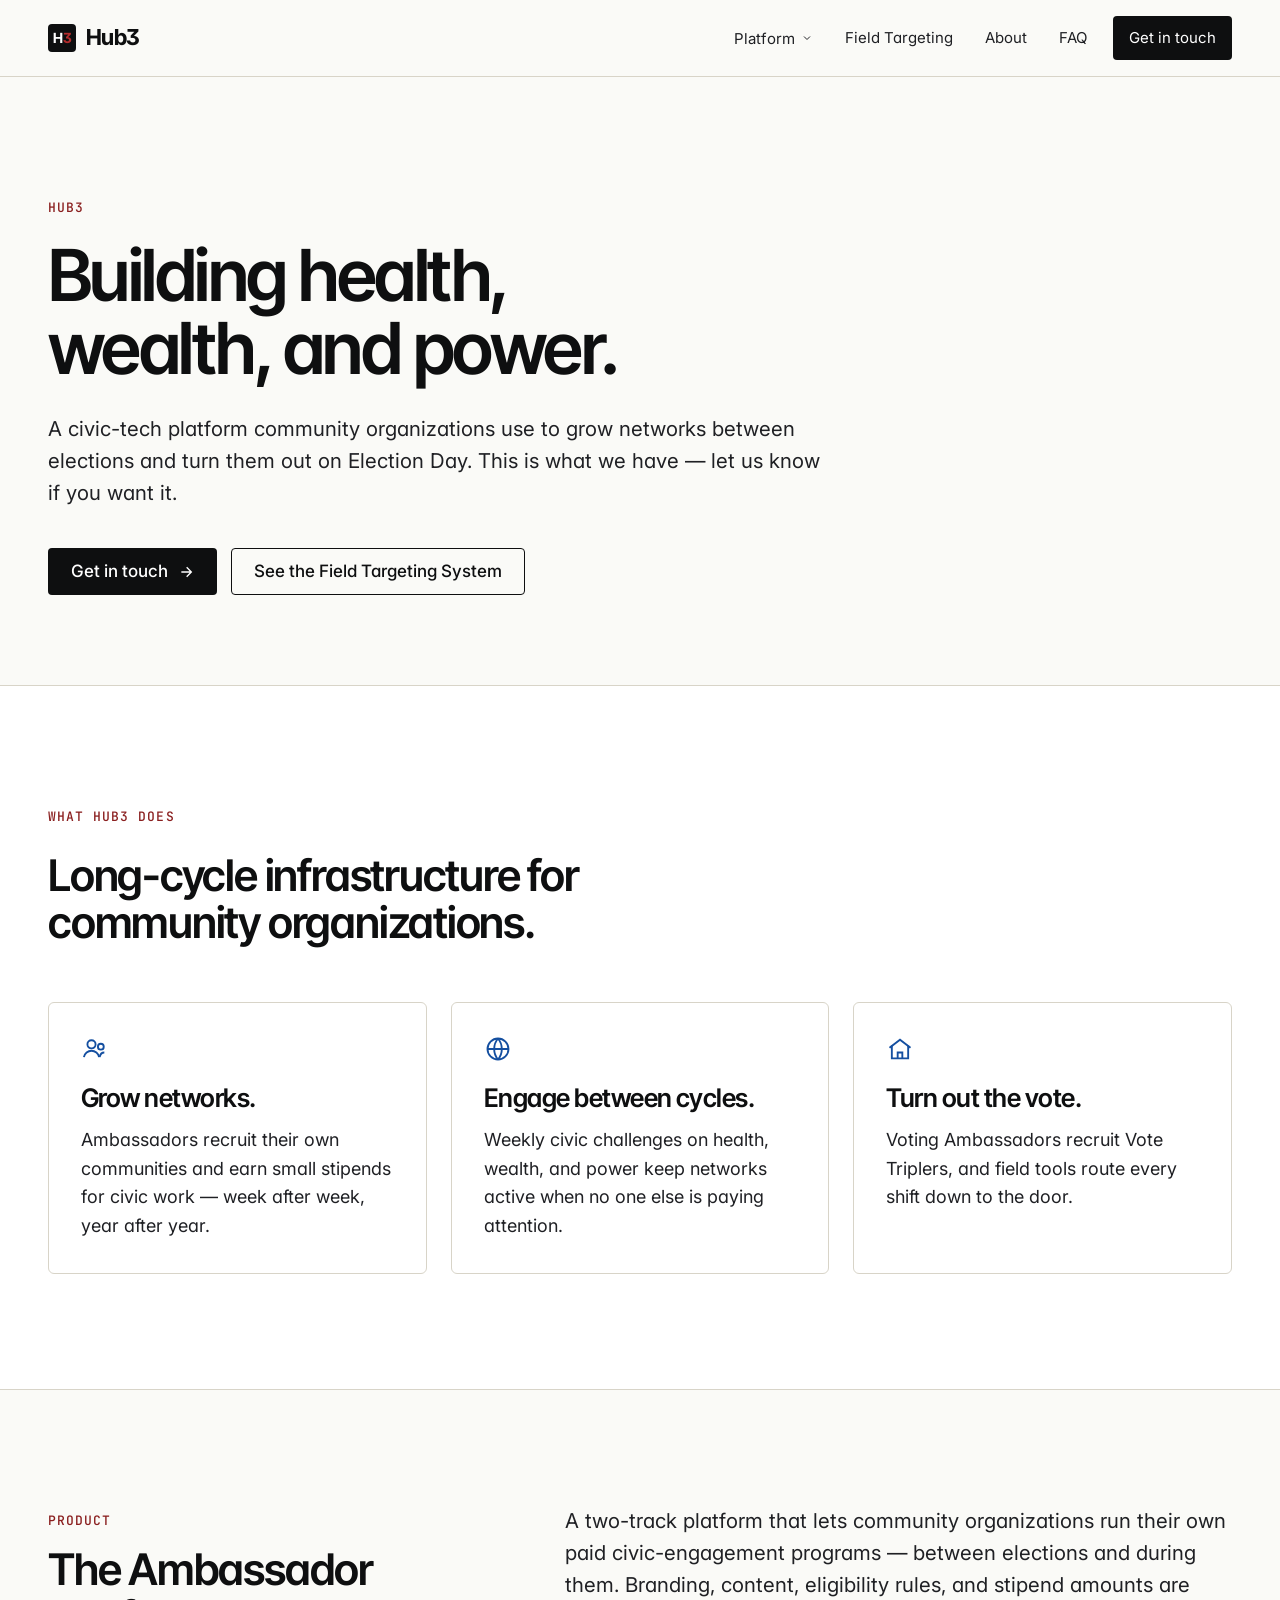
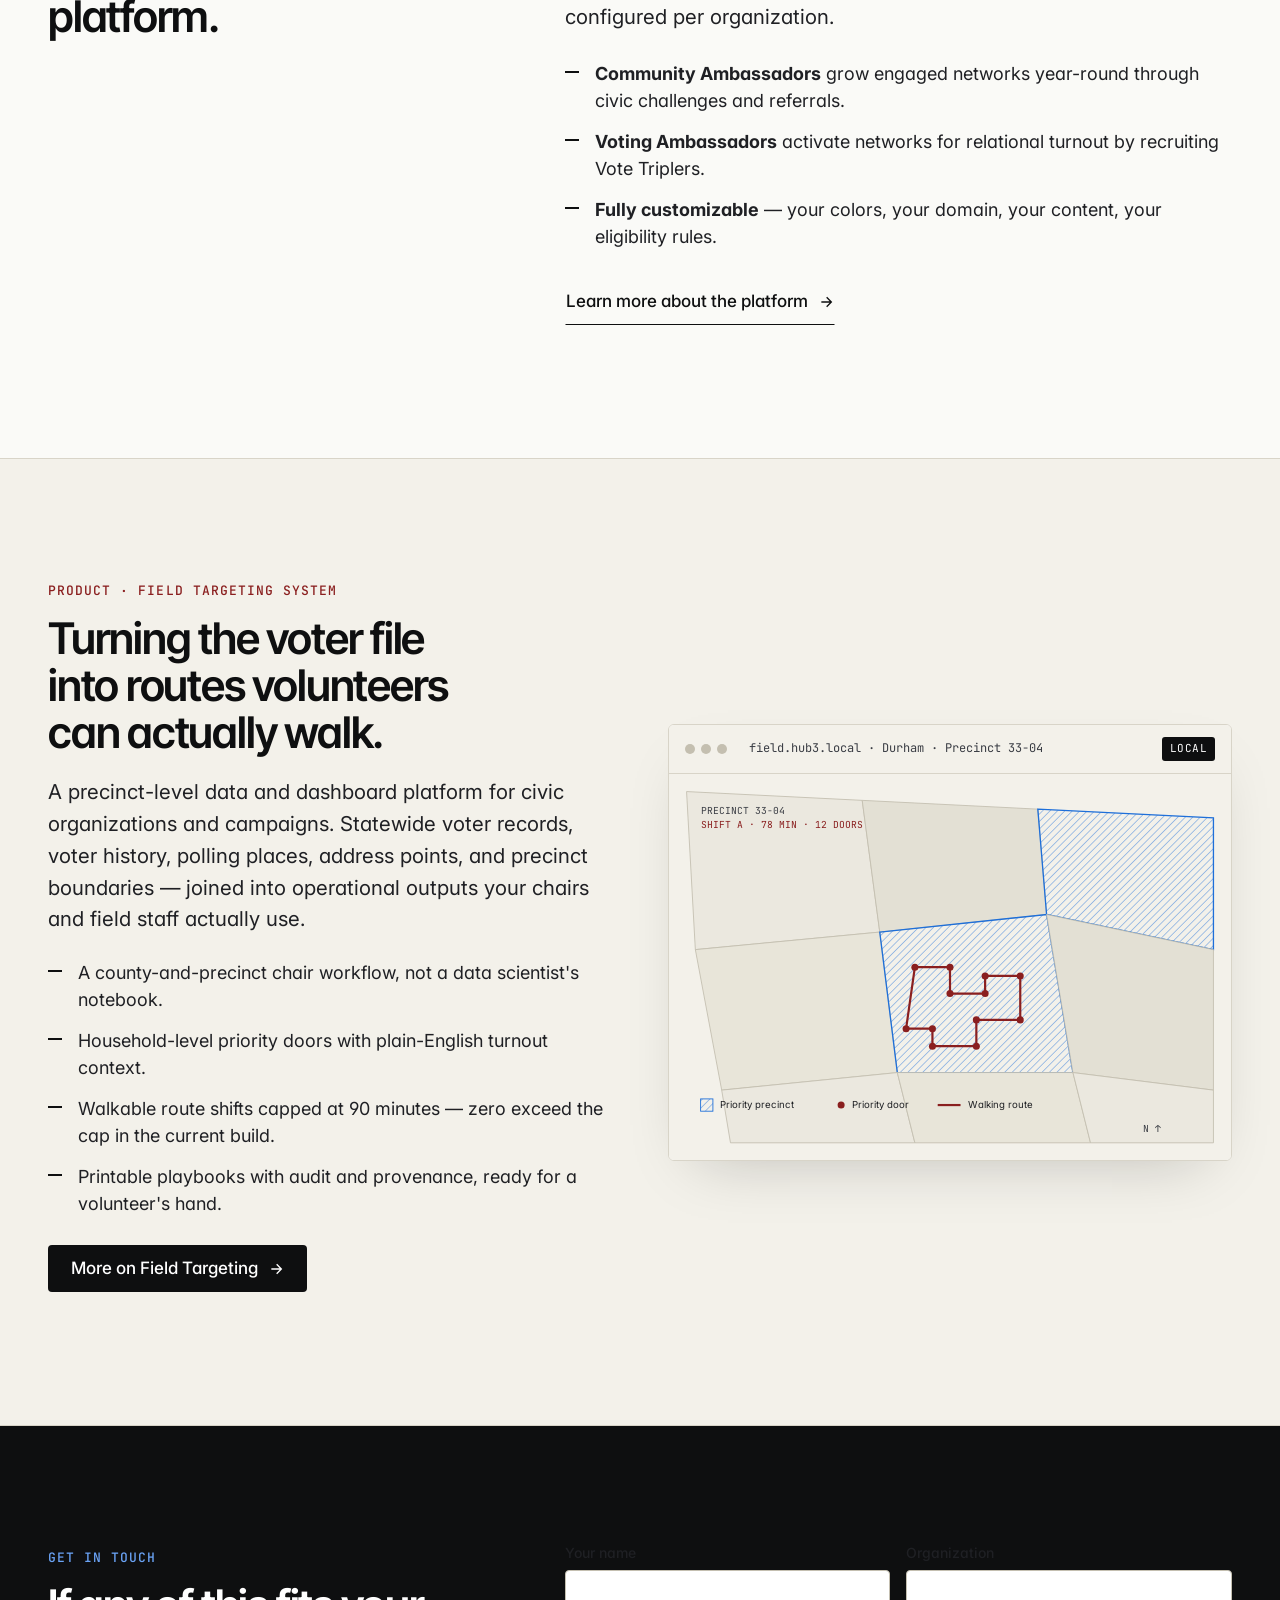
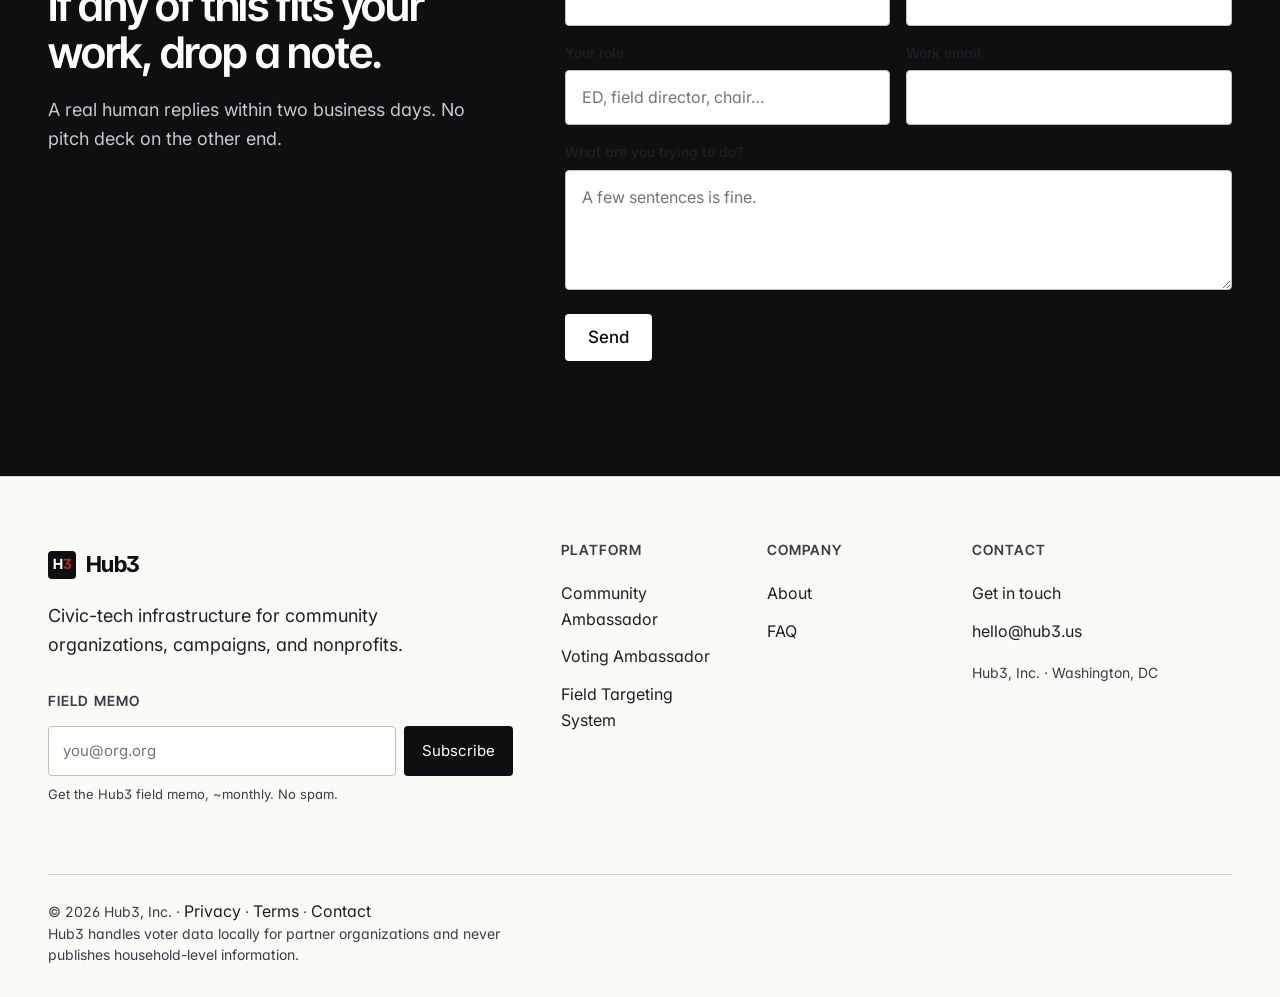
==== index.html @ 7c71bbb3 "initial hub3 marketing site 7 static pages (home, platform, field-targeting, about, faq, lets-talk) " ====
<!doctype html>
<html lang="en">
<head>
<meta charset="utf-8" />
<meta name="viewport" content="width=device-width, initial-scale=1" />
<title>Hub3 — Building health, wealth, and power.</title>
<meta name="description" content="Hub3 is a civic-tech platform for community organizations. Two product lines: the Ambassador platform and the Field Targeting System." />
<link rel="preconnect" href="https://fonts.googleapis.com" />
<link rel="preconnect" href="https://fonts.gstatic.com" crossorigin />
<link href="https://fonts.googleapis.com/css2?family=Inter:wght@400;500;600&family=Inter+Tight:wght@500;600;700&family=JetBrains+Mono:wght@400;500&display=swap" rel="stylesheet" />
<link rel="stylesheet" href="styles.css" />
</head>
<body data-screen-label="01 Home">

<!-- ============ NAV ============ -->
<nav class="nav">
  <div class="nav-inner">
    <a href="index.html" class="brand">
      <span class="brand-mark">H<span class="dot">3</span></span>
      Hub3
    </a>
    <div class="nav-links">
      <div class="nav-dropdown">
        <button class="nav-link" data-dropdown>
          Platform
          <svg width="12" height="12" viewBox="0 0 24 24" fill="none" stroke="currentColor" stroke-width="2"><path d="M6 9l6 6 6-6"/></svg>
        </button>
        <div class="nav-dropdown-menu">
          <a href="platform.html"><strong>For Ambassadors</strong><small>Community Ambassador track</small></a>
          <a href="platform.html#orgs"><strong>For Organizations</strong><small>Run your own ambassador program</small></a>
          <a href="field-targeting.html"><strong>Field Targeting System</strong><small>Precinct-level data and dashboards</small></a>
        </div>
      </div>
      <a href="field-targeting.html">Field Targeting</a>
      <a href="about.html">About</a>
      <a href="faq.html">FAQ</a>
      <a href="lets-talk.html" class="nav-cta">Get in touch</a>
    </div>
    <button class="nav-burger" data-burger aria-label="Open menu">
      <svg width="22" height="22" viewBox="0 0 24 24" fill="none" stroke="currentColor" stroke-width="2"><path d="M3 6h18M3 12h18M3 18h18"/></svg>
    </button>
  </div>
  <div class="mobile-menu">
    <a href="platform.html">Platform</a>
    <a href="field-targeting.html">Field Targeting</a>
    <a href="about.html">About</a>
    <a href="faq.html">FAQ</a>
    <a href="lets-talk.html">Get in touch →</a>
  </div>
</nav>

<!-- ============ HERO ============ -->
<section class="hero">
  <div class="container">
    <span class="eyebrow">Hub3</span>
    <h1 style="margin-top: 18px;">Building health, wealth, and power.</h1>
    <p class="lead">A civic-tech platform community organizations use to grow networks between elections and turn them out on Election Day. This is what we have — let us know if you want it.</p>
    <div class="hero-ctas">
      <a href="lets-talk.html" class="btn btn-primary">Get in touch
        <svg class="arrow" viewBox="0 0 24 24" fill="none" stroke="currentColor" stroke-width="2"><path d="M5 12h14M13 5l7 7-7 7"/></svg>
      </a>
      <a href="field-targeting.html" class="btn btn-secondary">See the Field Targeting System</a>
    </div>
  </div>
</section>

<!-- ============ WHAT HUB3 DOES ============ -->
<section class="alt">
  <div class="container">
    <div class="section-head">
      <span class="eyebrow">What Hub3 does</span>
      <h2 style="margin-top: 12px;">Long-cycle infrastructure for community organizations.</h2>
    </div>
    <div class="grid grid-3">
      <div class="card">
        <div class="icon"><svg viewBox="0 0 24 24" fill="none" stroke="currentColor" stroke-width="1.6"><circle cx="9" cy="8" r="3.5"/><circle cx="17" cy="10" r="2.5"/><path d="M2.5 19c.6-3.2 3.4-5.5 6.5-5.5s5.9 2.3 6.5 5.5"/><path d="M16 19c.4-2.3 2-4 4-4"/></svg></div>
        <h3>Grow networks.</h3>
        <p>Ambassadors recruit their own communities and earn small stipends for civic work — week after week, year after year.</p>
      </div>
      <div class="card">
        <div class="icon"><svg viewBox="0 0 24 24" fill="none" stroke="currentColor" stroke-width="1.6"><circle cx="12" cy="12" r="9"/><path d="M3 12h18M12 3a14 14 0 0 1 0 18M12 3a14 14 0 0 0 0 18"/></svg></div>
        <h3>Engage between cycles.</h3>
        <p>Weekly civic challenges on health, wealth, and power keep networks active when no one else is paying attention.</p>
      </div>
      <div class="card">
        <div class="icon"><svg viewBox="0 0 24 24" fill="none" stroke="currentColor" stroke-width="1.6"><path d="M3 11l9-7 9 7"/><path d="M5 9v11h14V9"/><path d="M10 20v-5h4v5"/></svg></div>
        <h3>Turn out the vote.</h3>
        <p>Voting Ambassadors recruit Vote Triplers, and field tools route every shift down to the door.</p>
      </div>
    </div>
  </div>
</section>

<!-- ============ AMBASSADOR PLATFORM ============ -->
<section>
  <div class="container">
    <div class="grid grid-12" style="gap: 56px;">
      <div style="grid-column: span 5;">
        <span class="eyebrow">Product</span>
        <h2 style="margin-top: 12px;">The Ambassador platform.</h2>
      </div>
      <div style="grid-column: span 7;">
        <p class="lead">A two-track platform that lets community organizations run their own paid civic-engagement programs — between elections and during them. Branding, content, eligibility rules, and stipend amounts are configured per organization.</p>
        <ul class="check" style="margin-top: 28px;">
          <li><strong>Community Ambassadors</strong> grow engaged networks year-round through civic challenges and referrals.</li>
          <li><strong>Voting Ambassadors</strong> activate networks for relational turnout by recruiting Vote Triplers.</li>
          <li><strong>Fully customizable</strong> — your colors, your domain, your content, your eligibility rules.</li>
        </ul>
        <p style="margin-top: 28px;"><a href="platform.html" class="btn-ghost btn">Learn more about the platform
          <svg class="arrow" viewBox="0 0 24 24" fill="none" stroke="currentColor" stroke-width="2"><path d="M5 12h14M13 5l7 7-7 7"/></svg>
        </a></p>
      </div>
    </div>
  </div>
</section>

<!-- ============ FIELD TARGETING SYSTEM ============ -->
<section class="tan">
  <div class="container">
    <div class="grid grid-12" style="gap: 56px; align-items: center;">
      <div style="grid-column: span 6;">
        <span class="eyebrow">Product · Field Targeting System</span>
        <h2 style="margin-top: 12px;">Turning the voter file into routes volunteers can actually walk.</h2>
        <p class="lead" style="margin-top: 20px;">A precinct-level data and dashboard platform for civic organizations and campaigns. Statewide voter records, voter history, polling places, address points, and precinct boundaries — joined into operational outputs your chairs and field staff actually use.</p>
        <ul class="check" style="margin-top: 24px;">
          <li>A county-and-precinct chair workflow, not a data scientist's notebook.</li>
          <li>Household-level priority doors with plain-English turnout context.</li>
          <li>Walkable route shifts capped at 90 minutes — zero exceed the cap in the current build.</li>
          <li>Printable playbooks with audit and provenance, ready for a volunteer's hand.</li>
        </ul>
        <p style="margin-top: 28px;"><a href="field-targeting.html" class="btn btn-primary">More on Field Targeting
          <svg class="arrow" viewBox="0 0 24 24" fill="none" stroke="currentColor" stroke-width="2"><path d="M5 12h14M13 5l7 7-7 7"/></svg>
        </a></p>
      </div>
      <div style="grid-column: span 6;">
        <!-- Stylized precinct map mock -->
        <div class="dash-frame">
          <div class="dash-bar">
            <div class="dots"><span></span><span></span><span></span></div>
            <span>field.hub3.local · Durham · Precinct 33-04</span>
            <span class="badge">LOCAL</span>
          </div>
          <svg viewBox="0 0 640 440" style="display:block; background:#f3f1ea;" aria-label="Stylized precinct map">
            <!-- precinct polygons -->
            <defs>
              <pattern id="hatch" patternUnits="userSpaceOnUse" width="6" height="6" patternTransform="rotate(45)">
                <line x1="0" y1="0" x2="0" y2="6" stroke="#1e6fd9" stroke-width="1.6" opacity="0.55"/>
              </pattern>
            </defs>
            <!-- background blocks -->
            <polygon points="20,20 220,30 240,180 30,200" fill="#ebe8df" stroke="#c4bfb0" stroke-width="1"/>
            <polygon points="220,30 420,40 430,160 240,180" fill="#e3e0d4" stroke="#c4bfb0" stroke-width="1"/>
            <polygon points="420,40 620,50 620,200 430,160" fill="url(#hatch)" stroke="#1e6fd9" stroke-width="1.5"/>
            <polygon points="30,200 240,180 260,340 60,360" fill="#e8e5d9" stroke="#c4bfb0" stroke-width="1"/>
            <polygon points="240,180 430,160 460,340 260,340" fill="url(#hatch)" stroke="#1e6fd9" stroke-width="1.5"/>
            <polygon points="430,160 620,200 620,360 460,340" fill="#e3e0d4" stroke="#c4bfb0" stroke-width="1"/>
            <polygon points="60,360 260,340 280,420 70,420" fill="#ebe8df" stroke="#c4bfb0" stroke-width="1"/>
            <polygon points="260,340 460,340 480,420 280,420" fill="#e8e5d9" stroke="#c4bfb0" stroke-width="1"/>
            <polygon points="460,340 620,360 620,420 480,420" fill="#ebe8df" stroke="#c4bfb0" stroke-width="1"/>
            <!-- route path -->
            <path d="M 280 220 L 320 220 L 320 250 L 360 250 L 360 230 L 400 230 L 400 280 L 350 280 L 350 310 L 300 310 L 300 290 L 270 290 Z" fill="none" stroke="#8a1f1f" stroke-width="2.5" stroke-linejoin="round"/>
            <!-- door dots -->
            <g fill="#8a1f1f">
              <circle cx="280" cy="220" r="4"/>
              <circle cx="320" cy="220" r="4"/>
              <circle cx="320" cy="250" r="4"/>
              <circle cx="360" cy="250" r="4"/>
              <circle cx="360" cy="230" r="4"/>
              <circle cx="400" cy="230" r="4"/>
              <circle cx="400" cy="280" r="4"/>
              <circle cx="350" cy="280" r="4"/>
              <circle cx="350" cy="310" r="4"/>
              <circle cx="300" cy="310" r="4"/>
              <circle cx="300" cy="290" r="4"/>
              <circle cx="270" cy="290" r="4"/>
            </g>
            <!-- compass + label -->
            <g font-family="JetBrains Mono, monospace" font-size="11" fill="#3a3d44">
              <text x="36" y="46">PRECINCT 33-04</text>
              <text x="36" y="62" fill="#8a1f1f">SHIFT A · 78 MIN · 12 DOORS</text>
              <text x="540" y="408">N ↑</text>
            </g>
            <!-- legend -->
            <g transform="translate(36, 380)" font-family="Inter, sans-serif" font-size="11" fill="#1f2024">
              <rect x="0" y="-10" width="14" height="14" fill="url(#hatch)" stroke="#1e6fd9" stroke-width="1"/>
              <text x="22" y="0">Priority precinct</text>
              <circle cx="160" cy="-3" r="4" fill="#8a1f1f"/>
              <text x="172" y="0">Priority door</text>
              <line x1="270" y1="-3" x2="296" y2="-3" stroke="#8a1f1f" stroke-width="2.5"/>
              <text x="304" y="0">Walking route</text>
            </g>
          </svg>
        </div>
      </div>
    </div>
  </div>
</section>

<!-- ============ LET'S TALK BAND ============ -->
<section class="dark">
  <div class="container">
    <div class="grid grid-12" style="gap: 56px;">
      <div style="grid-column: span 5;">
        <span class="eyebrow eyebrow-blue" style="color: #6aa3f5;">Get in touch</span>
        <h2 style="margin-top: 12px;">If any of this fits your work, drop a note.</h2>
        <p style="color: #c8c9cd; margin-top: 20px;">A real human replies within two business days. No pitch deck on the other end.</p>
      </div>
      <div style="grid-column: span 7;">
        <form class="form-grid" data-form style="max-width: none;">
          <div class="grid grid-2" style="gap: 16px;">
            <div class="form-row">
              <label for="h-name">Your name</label>
              <input id="h-name" type="text" required autocomplete="name" />
            </div>
            <div class="form-row">
              <label for="h-org">Organization</label>
              <input id="h-org" type="text" required />
            </div>
          </div>
          <div class="grid grid-2" style="gap: 16px;">
            <div class="form-row">
              <label for="h-role">Your role</label>
              <input id="h-role" type="text" placeholder="ED, field director, chair…" />
            </div>
            <div class="form-row">
              <label for="h-email">Work email</label>
              <input id="h-email" type="email" required autocomplete="email" />
            </div>
          </div>
          <div class="form-row">
            <label for="h-goal">What are you trying to do?</label>
            <textarea id="h-goal" placeholder="A few sentences is fine."></textarea>
          </div>
          <div class="form-actions">
            <button type="submit" class="btn btn-primary" style="background: #fff; color: var(--ink);">Send</button>
            <span class="form-status" data-form-status style="color:#8be0a0;"></span>
          </div>
        </form>
      </div>
    </div>
  </div>
</section>

<!-- ============ FOOTER ============ -->
<footer>
  <div class="container">
    <div class="grid grid-12" style="gap: 48px;">
      <div style="grid-column: span 5;">
        <a href="index.html" class="brand"><span class="brand-mark">H<span class="dot">3</span></span> Hub3</a>
        <p style="margin-top: 14px; color: var(--ink-2); max-width: 36ch;">Civic-tech infrastructure for community organizations, campaigns, and nonprofits.</p>
        <h4 style="margin-top: 32px;">Field memo</h4>
        <form class="signup" data-signup>
          <input type="email" placeholder="you@org.org" required aria-label="Email address" />
          <button type="submit">Subscribe</button>
        </form>
        <p class="signup-note">Get the Hub3 field memo, ~monthly. No spam.</p>
      </div>
      <div style="grid-column: span 2;">
        <h4>Platform</h4>
        <a href="platform.html">Community Ambassador</a>
        <a href="platform.html#voting">Voting Ambassador</a>
        <a href="field-targeting.html">Field Targeting System</a>
      </div>
      <div style="grid-column: span 2;">
        <h4>Company</h4>
        <a href="about.html">About</a>
        <a href="faq.html">FAQ</a>
      </div>
      <div style="grid-column: span 3;">
        <h4>Contact</h4>
        <a href="lets-talk.html">Get in touch</a>
        <a href="mailto:hello@hub3.us">hello@hub3.us</a>
        <p style="font-size: 14px; color: var(--ink-3); margin-top: 12px;">Hub3, Inc. · Washington, DC</p>
      </div>
    </div>
    <div class="foot-bottom">
      <div class="privacy-note">© 2026 Hub3, Inc. · <a href="#" style="display:inline; padding:0;">Privacy</a> · <a href="#" style="display:inline; padding:0;">Terms</a> · <a href="lets-talk.html" style="display:inline; padding:0;">Contact</a><br/>
      Hub3 handles voter data locally for partner organizations and never publishes household-level information.</div>
    </div>
  </div>
</footer>

<script src="site.js"></script>
</body>
</html>
---- styles.css ----
/* Hub3 marketing site — shared styles */

:root {
  --bg: #fafaf7;
  --bg-2: #f3f1ea;
  --bg-3: #ebe8df;
  --ink: #0e0f10;
  --ink-2: #1f2024;
  --ink-3: #3a3d44;
  --line: #d8d4c8;
  --line-2: #c4bfb0;
  --blue: #1e6fd9;
  --blue-deep: #144fa0;
  --red: #8a1f1f;
  --red-2: #b32c2c;
  --ok: #2f6a3a;
  --container: 1240px;
  --gap: 24px;
}

* { box-sizing: border-box; }
html, body { margin: 0; padding: 0; }
html { -webkit-text-size-adjust: 100%; }

body {
  background: var(--bg);
  color: var(--ink);
  font-family: "Inter", system-ui, -apple-system, "Segoe UI", sans-serif;
  font-size: 18px;
  line-height: 1.6;
  font-feature-settings: "ss01", "cv11";
  -webkit-font-smoothing: antialiased;
  text-rendering: optimizeLegibility;
}

img, svg { max-width: 100%; display: block; }
a { color: var(--blue-deep); text-decoration: underline; text-underline-offset: 3px; text-decoration-thickness: 1.5px; }
a:hover { color: var(--ink); }
a.plain { text-decoration: none; color: inherit; }

h1, h2, h3, h4 {
  font-family: "Inter Tight", "Inter", sans-serif;
  font-weight: 600;
  letter-spacing: -0.02em;
  margin: 0;
  color: var(--ink);
  text-wrap: balance;
}
h1 { font-size: clamp(40px, 5.6vw, 76px); line-height: 1.02; letter-spacing: -0.035em; }
h2 { font-size: clamp(30px, 3.4vw, 46px); line-height: 1.08; letter-spacing: -0.028em; }
h3 { font-size: clamp(22px, 2vw, 26px); line-height: 1.2; letter-spacing: -0.02em; }
h4 { font-size: 18px; line-height: 1.3; letter-spacing: -0.01em; }

p { margin: 0 0 1em; }
p.lead { font-size: clamp(20px, 1.6vw, 22px); line-height: 1.55; color: var(--ink-2); }

.container { max-width: var(--container); margin: 0 auto; padding: 0 28px; }
.container.narrow { max-width: 880px; }

.eyebrow {
  font-family: "JetBrains Mono", ui-monospace, "SF Mono", Menlo, monospace;
  font-size: 13px;
  letter-spacing: 0.08em;
  text-transform: uppercase;
  color: var(--red);
  font-weight: 500;
}

/* ---------- buttons ---------- */
.btn {
  display: inline-flex;
  align-items: center;
  gap: 10px;
  padding: 14px 22px;
  border-radius: 4px;
  font-weight: 500;
  font-size: 17px;
  line-height: 1;
  text-decoration: none;
  border: 1.5px solid transparent;
  cursor: pointer;
  transition: transform 80ms ease, background 120ms ease, color 120ms ease, border 120ms ease;
  font-family: inherit;
}
.btn:hover { transform: translateY(-1px); }
.btn-primary { background: var(--ink); color: #fff; }
.btn-primary:hover { background: var(--blue-deep); color: #fff; }
.btn-secondary { background: transparent; color: var(--ink); border-color: var(--ink); }
.btn-secondary:hover { background: var(--ink); color: #fff; }
.btn-ghost { background: transparent; color: var(--ink); padding: 14px 0; border-bottom: 1.5px solid var(--ink); border-radius: 0; }
.btn-ghost:hover { color: var(--blue-deep); border-color: var(--blue-deep); }

.btn .arrow { width: 16px; height: 16px; }

/* ---------- nav ---------- */
.nav {
  position: sticky;
  top: 0;
  z-index: 50;
  background: rgba(250, 250, 247, 0.92);
  backdrop-filter: saturate(140%) blur(8px);
  -webkit-backdrop-filter: saturate(140%) blur(8px);
  border-bottom: 1px solid var(--line);
}
.nav-inner {
  max-width: var(--container);
  margin: 0 auto;
  padding: 16px 28px;
  display: flex;
  align-items: center;
  gap: 36px;
}
.brand {
  font-family: "Inter Tight", sans-serif;
  font-weight: 700;
  font-size: 22px;
  letter-spacing: -0.03em;
  color: var(--ink);
  text-decoration: none;
  display: inline-flex;
  align-items: center;
  gap: 10px;
}
.brand-mark {
  width: 28px;
  height: 28px;
  background: var(--ink);
  color: #fff;
  display: inline-flex;
  align-items: center;
  justify-content: center;
  font-size: 14px;
  font-weight: 700;
  border-radius: 4px;
  letter-spacing: 0;
}
.brand-mark .dot { color: var(--red-2); }

.nav-links {
  display: flex;
  align-items: center;
  gap: 4px;
  margin-left: auto;
}
.nav-links a, .nav-links button.nav-link {
  display: inline-flex;
  align-items: center;
  gap: 6px;
  padding: 10px 14px;
  font-size: 15px;
  color: var(--ink-2);
  text-decoration: none;
  border: none;
  background: transparent;
  font-family: inherit;
  cursor: pointer;
  border-radius: 4px;
}
.nav-links a:hover, .nav-links button.nav-link:hover { color: var(--ink); background: var(--bg-2); }
.nav-links a.current { color: var(--ink); font-weight: 500; }

.nav-links a.nav-cta {
  margin-left: 8px;
  background: var(--ink);
  color: #fff;
  padding: 10px 16px;
  border-radius: 4px;
}
.nav-links a.nav-cta:hover { background: var(--blue-deep); color: #fff; }

.nav-dropdown { position: relative; }
.nav-dropdown-menu {
  position: absolute;
  top: calc(100% + 4px);
  left: 0;
  background: #fff;
  border: 1px solid var(--line);
  border-radius: 6px;
  padding: 10px;
  min-width: 280px;
  box-shadow: 0 12px 32px rgba(14, 15, 16, 0.08);
  display: none;
}
.nav-dropdown.open .nav-dropdown-menu { display: block; }
.nav-dropdown-menu a {
  display: block;
  padding: 12px 14px;
  border-radius: 4px;
  font-size: 15px;
  color: var(--ink);
}
.nav-dropdown-menu a small {
  display: block;
  color: var(--ink-3);
  font-size: 13px;
  margin-top: 2px;
  line-height: 1.4;
}
.nav-dropdown-menu a:hover { background: var(--bg-2); }

.nav-burger {
  display: none;
  margin-left: auto;
  background: transparent;
  border: 1px solid var(--line-2);
  border-radius: 4px;
  padding: 8px 10px;
  cursor: pointer;
}

/* mobile nav */
.mobile-menu {
  display: none;
  border-top: 1px solid var(--line);
  background: var(--bg);
  padding: 12px 28px 20px;
}
.mobile-menu.open { display: block; }
.mobile-menu a, .mobile-menu summary {
  display: block;
  padding: 12px 0;
  font-size: 17px;
  color: var(--ink);
  text-decoration: none;
  border-bottom: 1px solid var(--line);
  cursor: pointer;
}
.mobile-menu details a { padding-left: 16px; font-size: 16px; color: var(--ink-2); }

@media (max-width: 880px) {
  .nav-links { display: none; }
  .nav-burger { display: inline-flex; }
}

/* ---------- sections ---------- */
section { padding: clamp(56px, 9vw, 120px) 0; border-top: 1px solid var(--line); }
section:first-of-type { border-top: 0; }
section.alt { background: #fff; }
section.dark { background: var(--ink); color: #fff; }
section.dark h1, section.dark h2, section.dark h3 { color: #fff; }
section.dark p { color: #c8c9cd; }
section.tan { background: var(--bg-2); }

.section-head { max-width: 820px; margin-bottom: 56px; }
.section-head .eyebrow { margin-bottom: 12px; display: inline-block; }
.section-head p.lead { margin-top: 16px; }

/* ---------- hero ---------- */
.hero { padding: clamp(64px, 9vw, 128px) 0 clamp(48px, 7vw, 96px); border-top: 0; }
.hero h1 { max-width: 16ch; }
.hero .lead { margin-top: 28px; max-width: 60ch; }
.hero-ctas { display: flex; flex-wrap: wrap; gap: 14px; margin-top: 40px; }

/* ---------- grids ---------- */
.grid { display: grid; gap: var(--gap); }
.grid-2 { grid-template-columns: repeat(2, minmax(0, 1fr)); }
.grid-3 { grid-template-columns: repeat(3, minmax(0, 1fr)); }
.grid-4 { grid-template-columns: repeat(4, minmax(0, 1fr)); }
.grid-12 { grid-template-columns: repeat(12, minmax(0, 1fr)); }
@media (max-width: 880px) {
  .grid-2, .grid-3, .grid-4 { grid-template-columns: 1fr; }
  .grid-12 { grid-template-columns: 1fr; }
}

/* ---------- cards ---------- */
.card {
  background: #fff;
  border: 1px solid var(--line);
  border-radius: 6px;
  padding: 32px;
}
.card h3 { margin-bottom: 12px; }
.card p { color: var(--ink-2); margin-bottom: 0; }
.card.flat { background: transparent; border-color: var(--line-2); }
.card.dark { background: var(--ink); color: #fff; border-color: var(--ink-2); }
.card.dark p { color: #c8c9cd; }
.card .icon {
  width: 28px; height: 28px;
  display: inline-flex; align-items: center; justify-content: center;
  color: var(--blue-deep);
  margin-bottom: 20px;
}

/* numbered step cards */
.step-card {
  background: #fff;
  border: 1px solid var(--line);
  border-radius: 6px;
  padding: 28px;
  position: relative;
}
.step-card .num {
  font-family: "Inter Tight", sans-serif;
  font-weight: 600;
  font-size: 14px;
  color: var(--red);
  letter-spacing: 0.04em;
  margin-bottom: 16px;
}
.step-card h3 { font-size: 19px; margin-bottom: 8px; }
.step-card p { color: var(--ink-2); font-size: 16px; line-height: 1.5; margin-bottom: 0; }

/* ---------- stats strip ---------- */
.stat {
  border-top: 1px solid var(--line);
  padding: 24px 0;
}
.stat .num {
  font-family: "Inter Tight", sans-serif;
  font-size: clamp(34px, 4vw, 52px);
  font-weight: 600;
  letter-spacing: -0.03em;
  line-height: 1;
  color: var(--ink);
}
.stat .num.red { color: var(--red); }
.stat .label {
  font-size: 15px;
  color: var(--ink-2);
  margin-top: 8px;
  line-height: 1.45;
}

/* ---------- feature list ---------- */
.feature-item {
  padding: 26px 0;
  border-top: 1px solid var(--line);
  display: grid;
  grid-template-columns: 220px 1fr;
  gap: 28px;
}
.feature-item:last-child { border-bottom: 1px solid var(--line); }
.feature-item h3 { font-size: 19px; }
.feature-item p { color: var(--ink-2); margin: 0; font-size: 17px; line-height: 1.55; }
.feature-item ul { margin: 8px 0 0; padding-left: 20px; }
.feature-item ul li { color: var(--ink-2); font-size: 16px; }
@media (max-width: 720px) {
  .feature-item { grid-template-columns: 1fr; gap: 8px; }
}

/* bullet lists */
ul.tight, ol.tight { padding-left: 22px; margin: 0 0 1em; }
ul.tight li, ol.tight li { margin-bottom: 8px; color: var(--ink-2); }
ul.check { list-style: none; padding-left: 0; margin: 0; }
ul.check li {
  position: relative;
  padding-left: 30px;
  margin-bottom: 14px;
  color: var(--ink-2);
  line-height: 1.5;
}
ul.check li::before {
  content: "";
  position: absolute;
  left: 0; top: 11px;
  width: 14px; height: 2px;
  background: var(--ink);
}

/* ---------- footer ---------- */
footer {
  border-top: 1px solid var(--line);
  padding: 64px 0 32px;
  background: var(--bg);
}
footer .grid { gap: 48px; align-items: start; }
footer h4 { font-family: "Inter Tight", sans-serif; font-size: 14px; text-transform: uppercase; letter-spacing: 0.08em; color: var(--ink-3); margin-bottom: 16px; font-weight: 600; }
footer a { color: var(--ink-2); text-decoration: none; display: block; padding: 6px 0; font-size: 16px; }
footer a:hover { color: var(--ink); text-decoration: underline; text-underline-offset: 3px; }
footer .foot-bottom {
  margin-top: 56px;
  padding-top: 24px;
  border-top: 1px solid var(--line);
  display: flex;
  justify-content: space-between;
  align-items: center;
  gap: 24px;
  flex-wrap: wrap;
  font-size: 14px;
  color: var(--ink-3);
}
footer .foot-bottom .privacy-note { max-width: 56ch; line-height: 1.5; }
footer .signup {
  display: flex;
  gap: 8px;
  margin-top: 8px;
}
footer .signup input {
  flex: 1;
  padding: 12px 14px;
  border: 1px solid var(--line-2);
  border-radius: 4px;
  background: #fff;
  font: inherit;
  font-size: 15px;
}
footer .signup button {
  padding: 12px 18px;
  background: var(--ink);
  color: #fff;
  border: 0;
  border-radius: 4px;
  font: inherit;
  font-size: 15px;
  cursor: pointer;
}
footer .signup button:hover { background: var(--blue-deep); }
footer .signup-note { font-size: 13px; color: var(--ink-3); margin-top: 8px; }

/* ---------- forms ---------- */
.form-grid { display: grid; gap: 16px; max-width: 640px; }
.form-row { display: grid; gap: 6px; }
.form-row label { font-size: 14px; font-weight: 500; color: var(--ink-2); }
.form-row input, .form-row select, .form-row textarea {
  padding: 14px 16px;
  border: 1.5px solid var(--line-2);
  border-radius: 4px;
  background: #fff;
  font: inherit;
  font-size: 16px;
  color: var(--ink);
}
.form-row input:focus, .form-row select:focus, .form-row textarea:focus {
  outline: 2px solid var(--blue);
  outline-offset: 1px;
  border-color: var(--blue-deep);
}
.form-row textarea { min-height: 120px; resize: vertical; }
.form-row.checkboxes { gap: 10px; }
.form-row.checkboxes label { display: flex; align-items: center; gap: 10px; font-weight: 400; color: var(--ink); cursor: pointer; }
.form-row.checkboxes input { width: 18px; height: 18px; padding: 0; }
.form-actions { margin-top: 8px; display: flex; gap: 14px; align-items: center; flex-wrap: wrap; }
.form-status { font-size: 14px; color: var(--ok); }

/* ---------- accordion ---------- */
.accordion { border-top: 1px solid var(--line); }
.accordion details {
  border-bottom: 1px solid var(--line);
}
.accordion summary {
  list-style: none;
  cursor: pointer;
  padding: 24px 0;
  font-family: "Inter Tight", sans-serif;
  font-size: 21px;
  font-weight: 500;
  color: var(--ink);
  letter-spacing: -0.015em;
  display: flex;
  align-items: center;
  justify-content: space-between;
  gap: 24px;
}
.accordion summary::-webkit-details-marker { display: none; }
.accordion summary .chev {
  width: 20px; height: 20px;
  flex-shrink: 0;
  transition: transform 200ms ease;
  color: var(--ink-3);
}
.accordion details[open] summary .chev { transform: rotate(45deg); color: var(--red); }
.accordion .answer {
  padding: 0 0 28px;
  max-width: 80ch;
  color: var(--ink-2);
  font-size: 17px;
  line-height: 1.6;
}
.accordion .answer p { margin: 0 0 10px; }
.accordion h3.group {
  margin-top: 40px;
  margin-bottom: 8px;
  font-size: 14px;
  letter-spacing: 0.08em;
  text-transform: uppercase;
  color: var(--red);
  font-family: "JetBrains Mono", monospace;
  font-weight: 500;
}

/* ---------- partner logos ---------- */
.logo-strip {
  display: grid;
  grid-template-columns: repeat(6, 1fr);
  gap: 1px;
  background: var(--line);
  border: 1px solid var(--line);
  border-radius: 6px;
  overflow: hidden;
}
.logo-strip .cell {
  background: #fff;
  aspect-ratio: 1.6 / 1;
  display: grid;
  place-items: center;
  padding: 20px;
  font-family: "Inter Tight", sans-serif;
  font-weight: 600;
  letter-spacing: -0.01em;
  color: var(--ink-3);
  text-align: center;
  font-size: 15px;
}
@media (max-width: 880px) {
  .logo-strip { grid-template-columns: repeat(2, 1fr); }
}

/* ---------- dashboard / map mock ---------- */
.dash-frame {
  background: #fff;
  border: 1px solid var(--line);
  border-radius: 6px;
  overflow: hidden;
  box-shadow: 0 24px 60px -30px rgba(14, 15, 16, 0.25);
}
.dash-bar {
  display: flex;
  align-items: center;
  gap: 10px;
  padding: 12px 16px;
  border-bottom: 1px solid var(--line);
  background: var(--bg-2);
  font-family: "JetBrains Mono", monospace;
  font-size: 12px;
  color: var(--ink-3);
}
.dash-bar .dots { display: flex; gap: 6px; margin-right: 12px; }
.dash-bar .dots span {
  width: 10px; height: 10px; border-radius: 50%;
  background: var(--line-2);
}
.dash-bar .badge {
  margin-left: auto;
  padding: 3px 8px;
  border-radius: 3px;
  font-size: 11px;
  letter-spacing: 0.04em;
  background: var(--ink);
  color: #fff;
}
.dash-bar .badge.redacted { background: var(--red); }

.callout {
  background: var(--bg-2);
  border-left: 3px solid var(--red);
  padding: 28px 32px;
  border-radius: 0 6px 6px 0;
}
.callout h3 { margin-bottom: 12px; }

/* skipped-content / no-claim list */
.limits-list { columns: 2; column-gap: 56px; }
.limits-list li { break-inside: avoid; margin-bottom: 16px; }
@media (max-width: 880px) { .limits-list { columns: 1; } }

/* ---------- utilities ---------- */
.eyebrow-blue { color: var(--blue-deep); }
.mb-0 { margin-bottom: 0; }
.mt-32 { margin-top: 32px; }
.mt-48 { margin-top: 48px; }
.center { text-align: center; }
.muted { color: var(--ink-3); }
.divider { border: 0; border-top: 1px solid var(--line); margin: 56px 0; }

.kbd {
  font-family: "JetBrains Mono", monospace;
  font-size: 13px;
  padding: 3px 6px;
  background: var(--bg-2);
  border: 1px solid var(--line);
  border-radius: 3px;
  color: var(--ink-2);
}

/* small mobile fixes */
@media (max-width: 480px) {
  body { font-size: 17px; }
  .container { padding: 0 20px; }
  .nav-inner { padding: 14px 20px; }
  .hero-ctas .btn { width: 100%; justify-content: center; }
}

/* prevent any horizontal overflow */
html, body { overflow-x: hidden; }
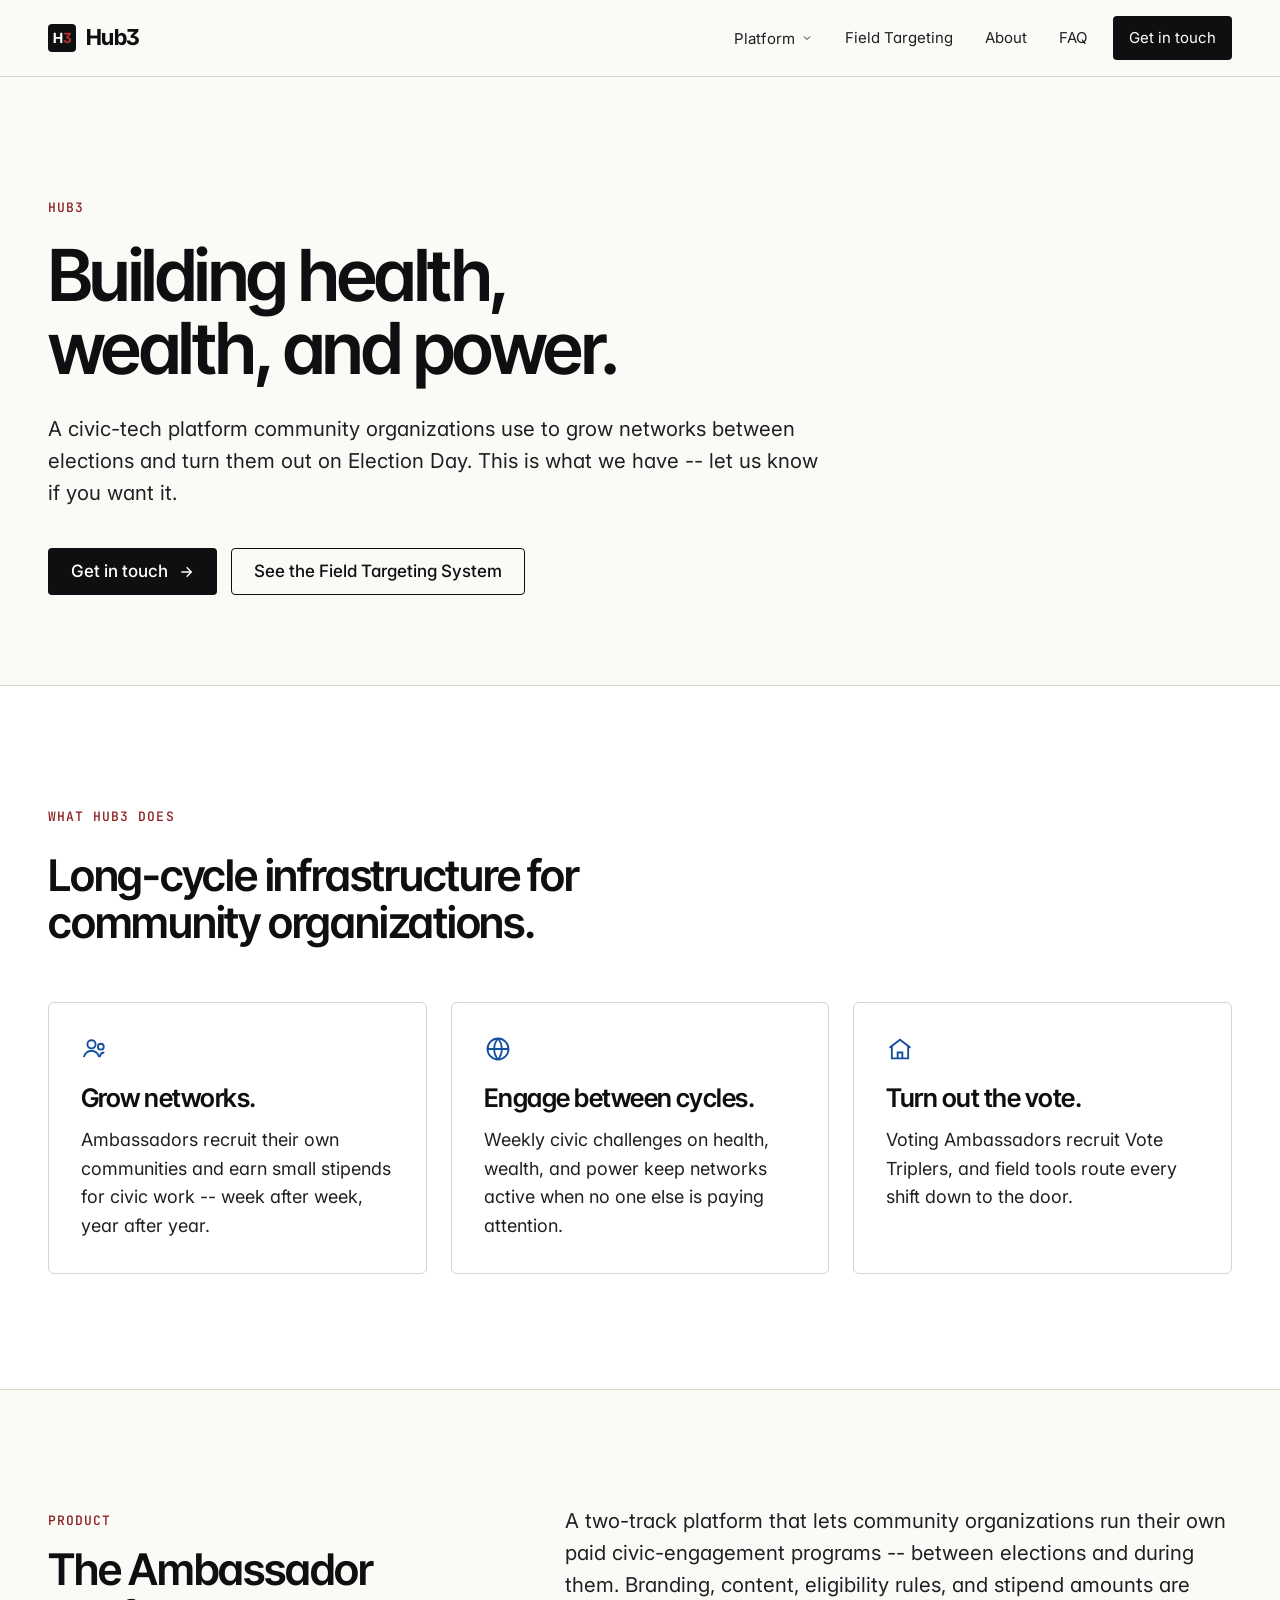
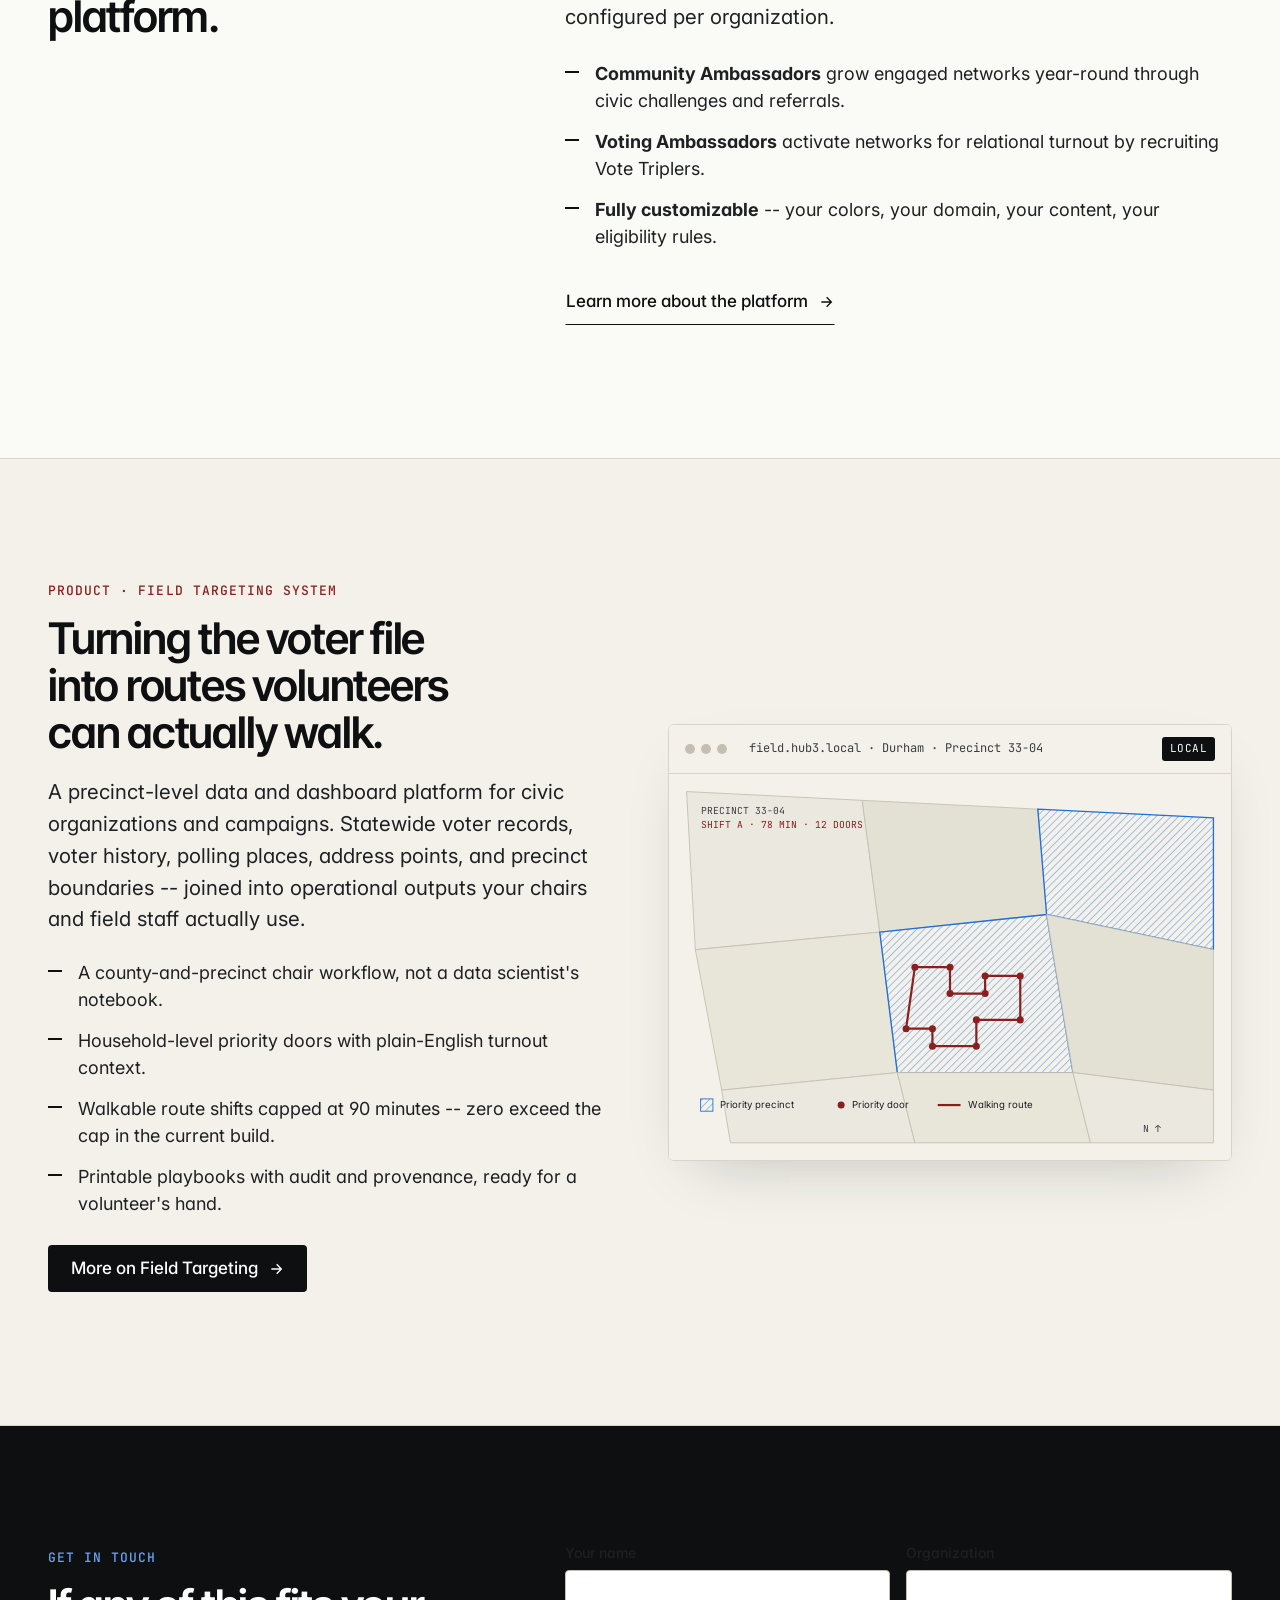
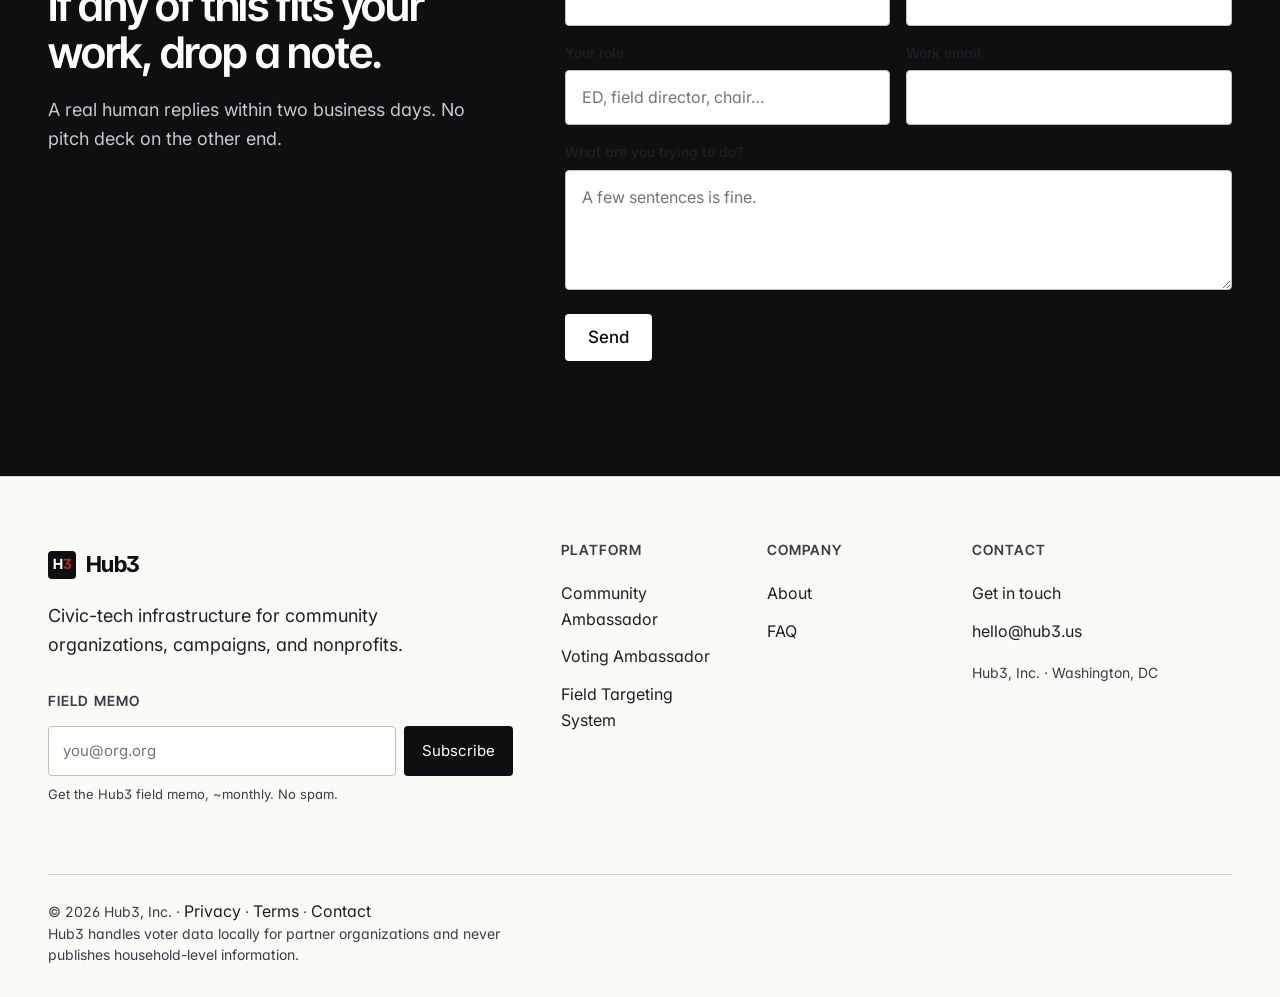
==== commit 1b18710c: "sweep em dashes to double dashes 40 instances across 6 HTML pages + styles.css + site.js. Anti-AI wr" ====
--- a/index.html
+++ b/index.html
@@ -3,7 +3,7 @@
 <head>
 <meta charset="utf-8" />
 <meta name="viewport" content="width=device-width, initial-scale=1" />
-<title>Hub3 — Building health, wealth, and power.</title>
+<title>Hub3 -- Building health, wealth, and power.</title>
 <meta name="description" content="Hub3 is a civic-tech platform for community organizations. Two product lines: the Ambassador platform and the Field Targeting System." />
 <link rel="preconnect" href="https://fonts.googleapis.com" />
 <link rel="preconnect" href="https://fonts.gstatic.com" crossorigin />
@@ -54,7 +54,7 @@
   <div class="container">
     <span class="eyebrow">Hub3</span>
     <h1 style="margin-top: 18px;">Building health, wealth, and power.</h1>
-    <p class="lead">A civic-tech platform community organizations use to grow networks between elections and turn them out on Election Day. This is what we have — let us know if you want it.</p>
+    <p class="lead">A civic-tech platform community organizations use to grow networks between elections and turn them out on Election Day. This is what we have -- let us know if you want it.</p>
     <div class="hero-ctas">
       <a href="lets-talk.html" class="btn btn-primary">Get in touch
         <svg class="arrow" viewBox="0 0 24 24" fill="none" stroke="currentColor" stroke-width="2"><path d="M5 12h14M13 5l7 7-7 7"/></svg>
@@ -75,7 +75,7 @@
       <div class="card">
         <div class="icon"><svg viewBox="0 0 24 24" fill="none" stroke="currentColor" stroke-width="1.6"><circle cx="9" cy="8" r="3.5"/><circle cx="17" cy="10" r="2.5"/><path d="M2.5 19c.6-3.2 3.4-5.5 6.5-5.5s5.9 2.3 6.5 5.5"/><path d="M16 19c.4-2.3 2-4 4-4"/></svg></div>
         <h3>Grow networks.</h3>
-        <p>Ambassadors recruit their own communities and earn small stipends for civic work — week after week, year after year.</p>
+        <p>Ambassadors recruit their own communities and earn small stipends for civic work -- week after week, year after year.</p>
       </div>
       <div class="card">
         <div class="icon"><svg viewBox="0 0 24 24" fill="none" stroke="currentColor" stroke-width="1.6"><circle cx="12" cy="12" r="9"/><path d="M3 12h18M12 3a14 14 0 0 1 0 18M12 3a14 14 0 0 0 0 18"/></svg></div>
@@ -100,11 +100,11 @@
         <h2 style="margin-top: 12px;">The Ambassador platform.</h2>
       </div>
       <div style="grid-column: span 7;">
-        <p class="lead">A two-track platform that lets community organizations run their own paid civic-engagement programs — between elections and during them. Branding, content, eligibility rules, and stipend amounts are configured per organization.</p>
+        <p class="lead">A two-track platform that lets community organizations run their own paid civic-engagement programs -- between elections and during them. Branding, content, eligibility rules, and stipend amounts are configured per organization.</p>
         <ul class="check" style="margin-top: 28px;">
           <li><strong>Community Ambassadors</strong> grow engaged networks year-round through civic challenges and referrals.</li>
           <li><strong>Voting Ambassadors</strong> activate networks for relational turnout by recruiting Vote Triplers.</li>
-          <li><strong>Fully customizable</strong> — your colors, your domain, your content, your eligibility rules.</li>
+          <li><strong>Fully customizable</strong> -- your colors, your domain, your content, your eligibility rules.</li>
         </ul>
         <p style="margin-top: 28px;"><a href="platform.html" class="btn-ghost btn">Learn more about the platform
           <svg class="arrow" viewBox="0 0 24 24" fill="none" stroke="currentColor" stroke-width="2"><path d="M5 12h14M13 5l7 7-7 7"/></svg>
@@ -121,11 +121,11 @@
       <div style="grid-column: span 6;">
         <span class="eyebrow">Product · Field Targeting System</span>
         <h2 style="margin-top: 12px;">Turning the voter file into routes volunteers can actually walk.</h2>
-        <p class="lead" style="margin-top: 20px;">A precinct-level data and dashboard platform for civic organizations and campaigns. Statewide voter records, voter history, polling places, address points, and precinct boundaries — joined into operational outputs your chairs and field staff actually use.</p>
+        <p class="lead" style="margin-top: 20px;">A precinct-level data and dashboard platform for civic organizations and campaigns. Statewide voter records, voter history, polling places, address points, and precinct boundaries -- joined into operational outputs your chairs and field staff actually use.</p>
         <ul class="check" style="margin-top: 24px;">
           <li>A county-and-precinct chair workflow, not a data scientist's notebook.</li>
           <li>Household-level priority doors with plain-English turnout context.</li>
-          <li>Walkable route shifts capped at 90 minutes — zero exceed the cap in the current build.</li>
+          <li>Walkable route shifts capped at 90 minutes -- zero exceed the cap in the current build.</li>
           <li>Printable playbooks with audit and provenance, ready for a volunteer's hand.</li>
         </ul>
         <p style="margin-top: 28px;"><a href="field-targeting.html" class="btn btn-primary">More on Field Targeting
--- a/styles.css
+++ b/styles.css
@@ -1,4 +1,4 @@
-/* Hub3 marketing site — shared styles */
+/* Hub3 marketing site -- shared styles */
 
 :root {
   --bg: #fafaf7;
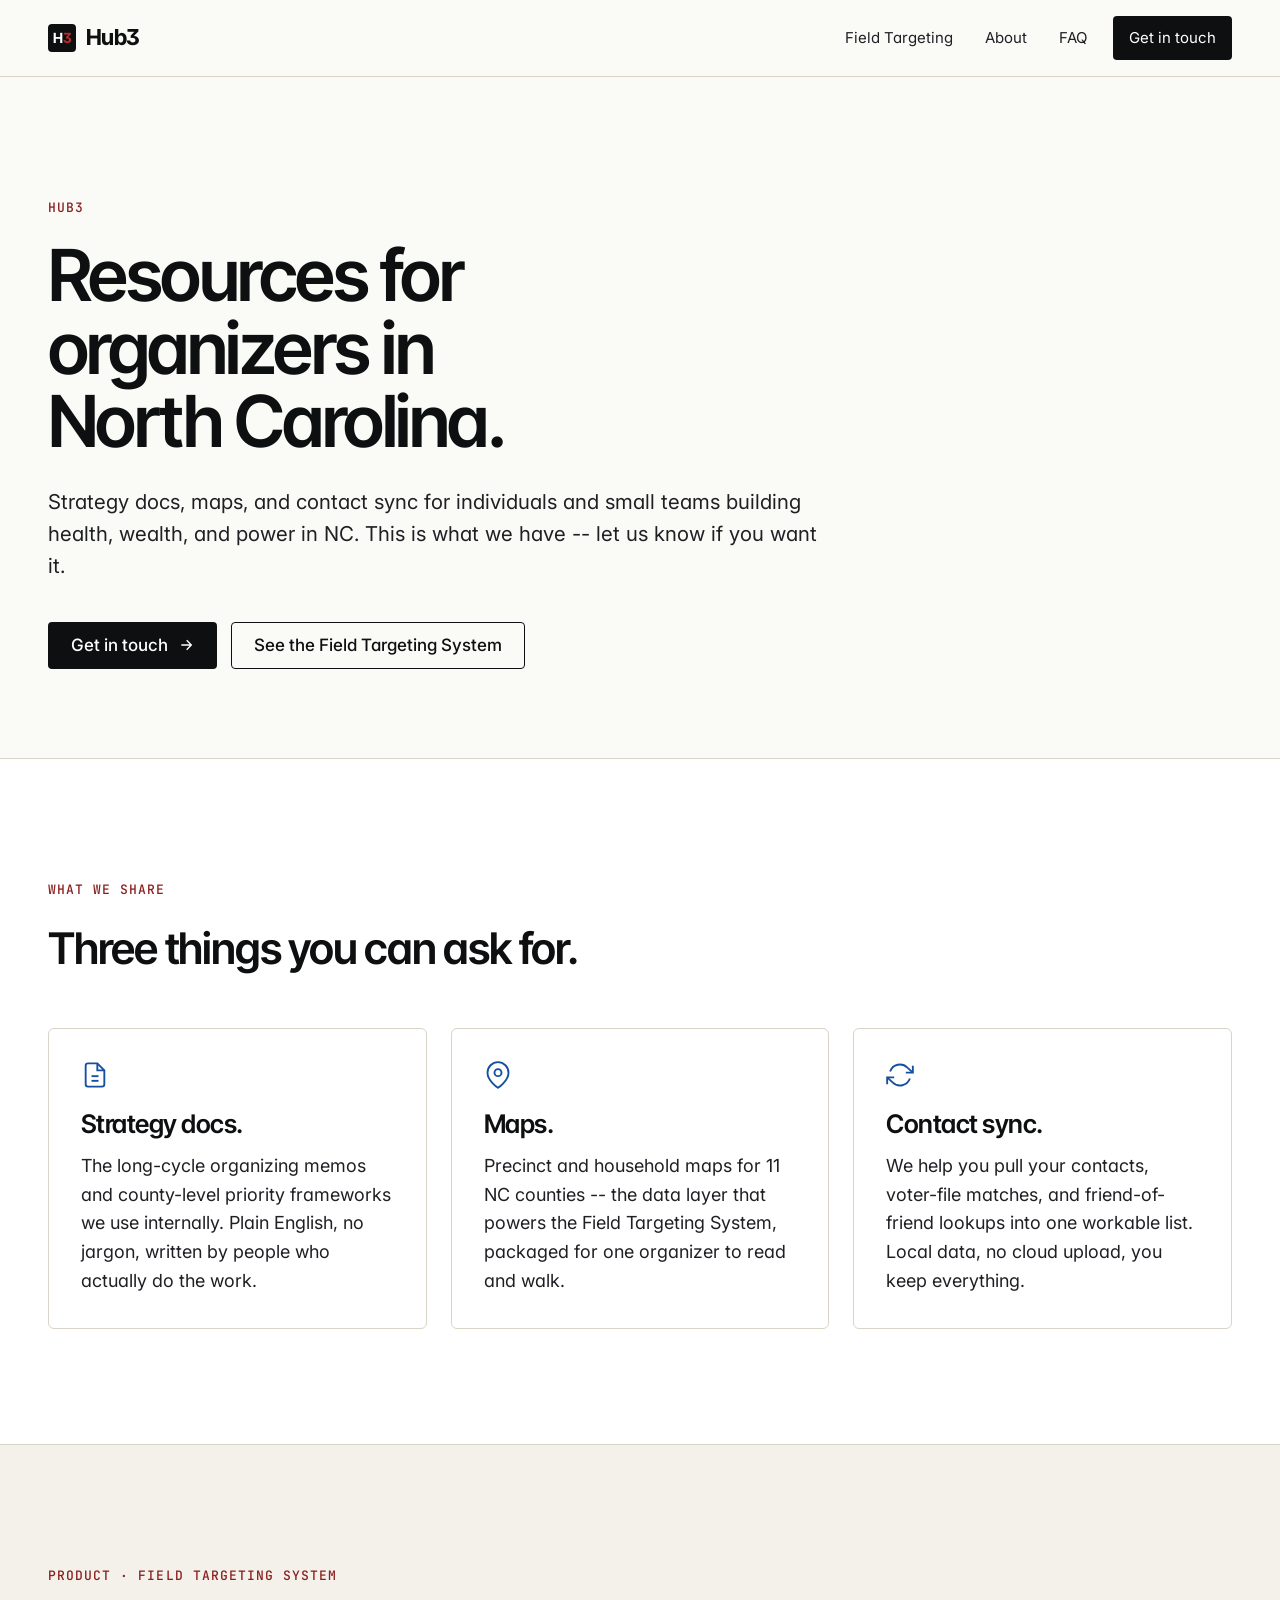
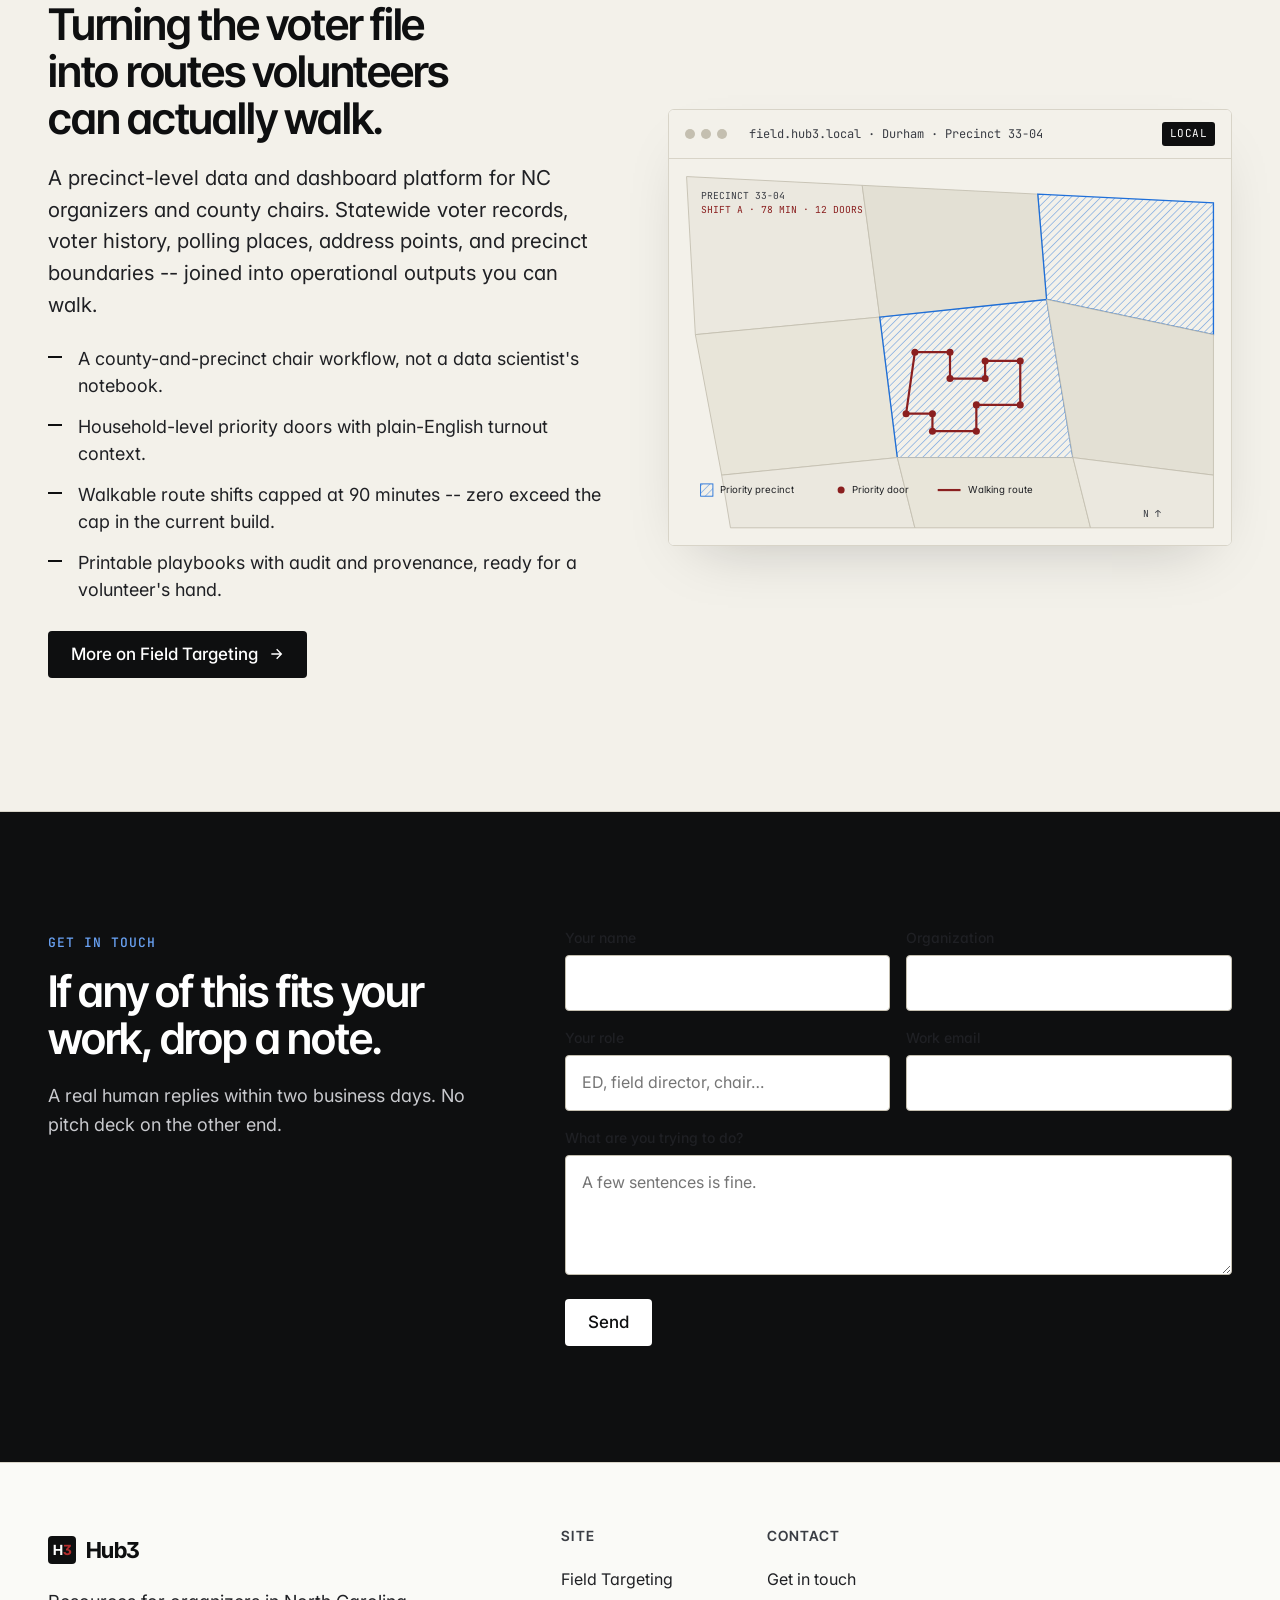
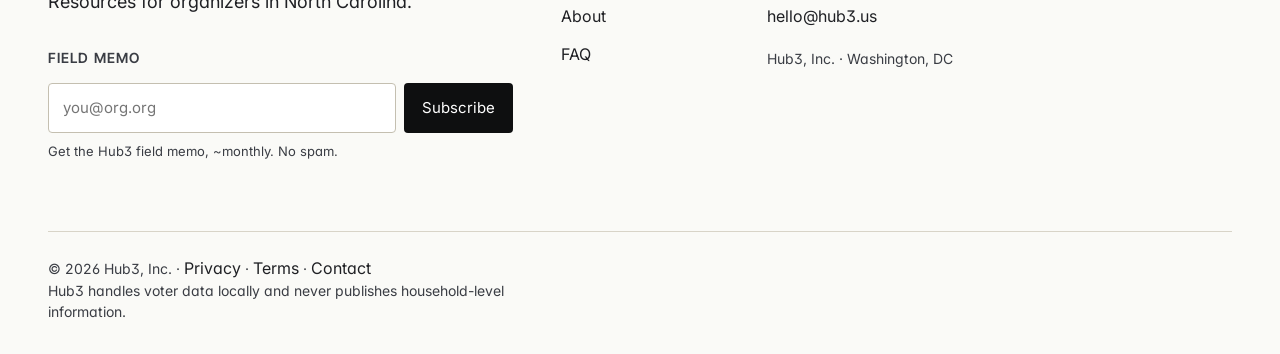
==== commit e82b7eb1: "pivot to NC organizer resources, deprecate Ambassador platform The Ambassador platform and civic-cha" ====
--- a/index.html
+++ b/index.html
@@ -3,8 +3,8 @@
 <head>
 <meta charset="utf-8" />
 <meta name="viewport" content="width=device-width, initial-scale=1" />
-<title>Hub3 -- Building health, wealth, and power.</title>
-<meta name="description" content="Hub3 is a civic-tech platform for community organizations. Two product lines: the Ambassador platform and the Field Targeting System." />
+<title>Hub3 -- Resources for organizers in North Carolina.</title>
+<meta name="description" content="Strategy docs, maps, and contact sync for individuals and small teams building health, wealth, and power in North Carolina. Plus the Field Targeting System." />
 <link rel="preconnect" href="https://fonts.googleapis.com" />
 <link rel="preconnect" href="https://fonts.gstatic.com" crossorigin />
 <link href="https://fonts.googleapis.com/css2?family=Inter:wght@400;500;600&family=Inter+Tight:wght@500;600;700&family=JetBrains+Mono:wght@400;500&display=swap" rel="stylesheet" />
@@ -20,17 +20,6 @@
       Hub3
     </a>
     <div class="nav-links">
-      <div class="nav-dropdown">
-        <button class="nav-link" data-dropdown>
-          Platform
-          <svg width="12" height="12" viewBox="0 0 24 24" fill="none" stroke="currentColor" stroke-width="2"><path d="M6 9l6 6 6-6"/></svg>
-        </button>
-        <div class="nav-dropdown-menu">
-          <a href="platform.html"><strong>For Ambassadors</strong><small>Community Ambassador track</small></a>
-          <a href="platform.html#orgs"><strong>For Organizations</strong><small>Run your own ambassador program</small></a>
-          <a href="field-targeting.html"><strong>Field Targeting System</strong><small>Precinct-level data and dashboards</small></a>
-        </div>
-      </div>
       <a href="field-targeting.html">Field Targeting</a>
       <a href="about.html">About</a>
       <a href="faq.html">FAQ</a>
@@ -41,7 +30,6 @@
     </button>
   </div>
   <div class="mobile-menu">
-    <a href="platform.html">Platform</a>
     <a href="field-targeting.html">Field Targeting</a>
     <a href="about.html">About</a>
     <a href="faq.html">FAQ</a>
@@ -53,8 +41,8 @@
 <section class="hero">
   <div class="container">
     <span class="eyebrow">Hub3</span>
-    <h1 style="margin-top: 18px;">Building health, wealth, and power.</h1>
-    <p class="lead">A civic-tech platform community organizations use to grow networks between elections and turn them out on Election Day. This is what we have -- let us know if you want it.</p>
+    <h1 style="margin-top: 18px;">Resources for organizers in North Carolina.</h1>
+    <p class="lead">Strategy docs, maps, and contact sync for individuals and small teams building health, wealth, and power in NC. This is what we have -- let us know if you want it.</p>
     <div class="hero-ctas">
       <a href="lets-talk.html" class="btn btn-primary">Get in touch
         <svg class="arrow" viewBox="0 0 24 24" fill="none" stroke="currentColor" stroke-width="2"><path d="M5 12h14M13 5l7 7-7 7"/></svg>
@@ -64,51 +52,28 @@
   </div>
 </section>
 
-<!-- ============ WHAT HUB3 DOES ============ -->
+<!-- ============ WHAT WE SHARE ============ -->
 <section class="alt">
   <div class="container">
     <div class="section-head">
-      <span class="eyebrow">What Hub3 does</span>
-      <h2 style="margin-top: 12px;">Long-cycle infrastructure for community organizations.</h2>
+      <span class="eyebrow">What we share</span>
+      <h2 style="margin-top: 12px;">Three things you can ask for.</h2>
     </div>
     <div class="grid grid-3">
       <div class="card">
-        <div class="icon"><svg viewBox="0 0 24 24" fill="none" stroke="currentColor" stroke-width="1.6"><circle cx="9" cy="8" r="3.5"/><circle cx="17" cy="10" r="2.5"/><path d="M2.5 19c.6-3.2 3.4-5.5 6.5-5.5s5.9 2.3 6.5 5.5"/><path d="M16 19c.4-2.3 2-4 4-4"/></svg></div>
-        <h3>Grow networks.</h3>
-        <p>Ambassadors recruit their own communities and earn small stipends for civic work -- week after week, year after year.</p>
+        <div class="icon"><svg viewBox="0 0 24 24" fill="none" stroke="currentColor" stroke-width="1.6"><path d="M14 2H6a2 2 0 0 0-2 2v16a2 2 0 0 0 2 2h12a2 2 0 0 0 2-2V8z"/><polyline points="14 2 14 8 20 8"/><line x1="9" y1="13" x2="15" y2="13"/><line x1="9" y1="17" x2="15" y2="17"/></svg></div>
+        <h3>Strategy docs.</h3>
+        <p>The long-cycle organizing memos and county-level priority frameworks we use internally. Plain English, no jargon, written by people who actually do the work.</p>
       </div>
       <div class="card">
-        <div class="icon"><svg viewBox="0 0 24 24" fill="none" stroke="currentColor" stroke-width="1.6"><circle cx="12" cy="12" r="9"/><path d="M3 12h18M12 3a14 14 0 0 1 0 18M12 3a14 14 0 0 0 0 18"/></svg></div>
-        <h3>Engage between cycles.</h3>
-        <p>Weekly civic challenges on health, wealth, and power keep networks active when no one else is paying attention.</p>
+        <div class="icon"><svg viewBox="0 0 24 24" fill="none" stroke="currentColor" stroke-width="1.6"><path d="M21 10c0 7-9 13-9 13s-9-6-9-13a9 9 0 0 1 18 0z"/><circle cx="12" cy="10" r="3"/></svg></div>
+        <h3>Maps.</h3>
+        <p>Precinct and household maps for 11 NC counties -- the data layer that powers the Field Targeting System, packaged for one organizer to read and walk.</p>
       </div>
       <div class="card">
-        <div class="icon"><svg viewBox="0 0 24 24" fill="none" stroke="currentColor" stroke-width="1.6"><path d="M3 11l9-7 9 7"/><path d="M5 9v11h14V9"/><path d="M10 20v-5h4v5"/></svg></div>
-        <h3>Turn out the vote.</h3>
-        <p>Voting Ambassadors recruit Vote Triplers, and field tools route every shift down to the door.</p>
-      </div>
-    </div>
-  </div>
-</section>
-
-<!-- ============ AMBASSADOR PLATFORM ============ -->
-<section>
-  <div class="container">
-    <div class="grid grid-12" style="gap: 56px;">
-      <div style="grid-column: span 5;">
-        <span class="eyebrow">Product</span>
-        <h2 style="margin-top: 12px;">The Ambassador platform.</h2>
-      </div>
-      <div style="grid-column: span 7;">
-        <p class="lead">A two-track platform that lets community organizations run their own paid civic-engagement programs -- between elections and during them. Branding, content, eligibility rules, and stipend amounts are configured per organization.</p>
-        <ul class="check" style="margin-top: 28px;">
-          <li><strong>Community Ambassadors</strong> grow engaged networks year-round through civic challenges and referrals.</li>
-          <li><strong>Voting Ambassadors</strong> activate networks for relational turnout by recruiting Vote Triplers.</li>
-          <li><strong>Fully customizable</strong> -- your colors, your domain, your content, your eligibility rules.</li>
-        </ul>
-        <p style="margin-top: 28px;"><a href="platform.html" class="btn-ghost btn">Learn more about the platform
-          <svg class="arrow" viewBox="0 0 24 24" fill="none" stroke="currentColor" stroke-width="2"><path d="M5 12h14M13 5l7 7-7 7"/></svg>
-        </a></p>
+        <div class="icon"><svg viewBox="0 0 24 24" fill="none" stroke="currentColor" stroke-width="1.6"><polyline points="23 4 23 10 17 10"/><polyline points="1 20 1 14 7 14"/><path d="M3.51 9a9 9 0 0 1 14.85-3.36L23 10"/><path d="M20.49 15a9 9 0 0 1-14.85 3.36L1 14"/></svg></div>
+        <h3>Contact sync.</h3>
+        <p>We help you pull your contacts, voter-file matches, and friend-of-friend lookups into one workable list. Local data, no cloud upload, you keep everything.</p>
       </div>
     </div>
   </div>
@@ -121,7 +86,7 @@
       <div style="grid-column: span 6;">
         <span class="eyebrow">Product · Field Targeting System</span>
         <h2 style="margin-top: 12px;">Turning the voter file into routes volunteers can actually walk.</h2>
-        <p class="lead" style="margin-top: 20px;">A precinct-level data and dashboard platform for civic organizations and campaigns. Statewide voter records, voter history, polling places, address points, and precinct boundaries -- joined into operational outputs your chairs and field staff actually use.</p>
+        <p class="lead" style="margin-top: 20px;">A precinct-level data and dashboard platform for NC organizers and county chairs. Statewide voter records, voter history, polling places, address points, and precinct boundaries -- joined into operational outputs you can walk.</p>
         <ul class="check" style="margin-top: 24px;">
           <li>A county-and-precinct chair workflow, not a data scientist's notebook.</li>
           <li>Household-level priority doors with plain-English turnout context.</li>
@@ -206,7 +171,7 @@
         <p style="color: #c8c9cd; margin-top: 20px;">A real human replies within two business days. No pitch deck on the other end.</p>
       </div>
       <div style="grid-column: span 7;">
-        <form class="form-grid" data-form style="max-width: none;">
+        <form class="form-grid" data-form data-mailto-subject="Hub3 home: new inquiry" style="max-width: none;">
           <div class="grid grid-2" style="gap: 16px;">
             <div class="form-row">
               <label for="h-name">Your name</label>
@@ -247,7 +212,7 @@
     <div class="grid grid-12" style="gap: 48px;">
       <div style="grid-column: span 5;">
         <a href="index.html" class="brand"><span class="brand-mark">H<span class="dot">3</span></span> Hub3</a>
-        <p style="margin-top: 14px; color: var(--ink-2); max-width: 36ch;">Civic-tech infrastructure for community organizations, campaigns, and nonprofits.</p>
+        <p style="margin-top: 14px; color: var(--ink-2); max-width: 36ch;">Resources for organizers in North Carolina.</p>
         <h4 style="margin-top: 32px;">Field memo</h4>
         <form class="signup" data-signup>
           <input type="email" placeholder="you@org.org" required aria-label="Email address" />
@@ -256,13 +221,8 @@
         <p class="signup-note">Get the Hub3 field memo, ~monthly. No spam.</p>
       </div>
       <div style="grid-column: span 2;">
-        <h4>Platform</h4>
-        <a href="platform.html">Community Ambassador</a>
-        <a href="platform.html#voting">Voting Ambassador</a>
-        <a href="field-targeting.html">Field Targeting System</a>
-      </div>
-      <div style="grid-column: span 2;">
-        <h4>Company</h4>
+        <h4>Site</h4>
+        <a href="field-targeting.html">Field Targeting</a>
         <a href="about.html">About</a>
         <a href="faq.html">FAQ</a>
       </div>
@@ -275,7 +235,7 @@
     </div>
     <div class="foot-bottom">
       <div class="privacy-note">© 2026 Hub3, Inc. · <a href="#" style="display:inline; padding:0;">Privacy</a> · <a href="#" style="display:inline; padding:0;">Terms</a> · <a href="lets-talk.html" style="display:inline; padding:0;">Contact</a><br/>
-      Hub3 handles voter data locally for partner organizations and never publishes household-level information.</div>
+      Hub3 handles voter data locally and never publishes household-level information.</div>
     </div>
   </div>
 </footer>
